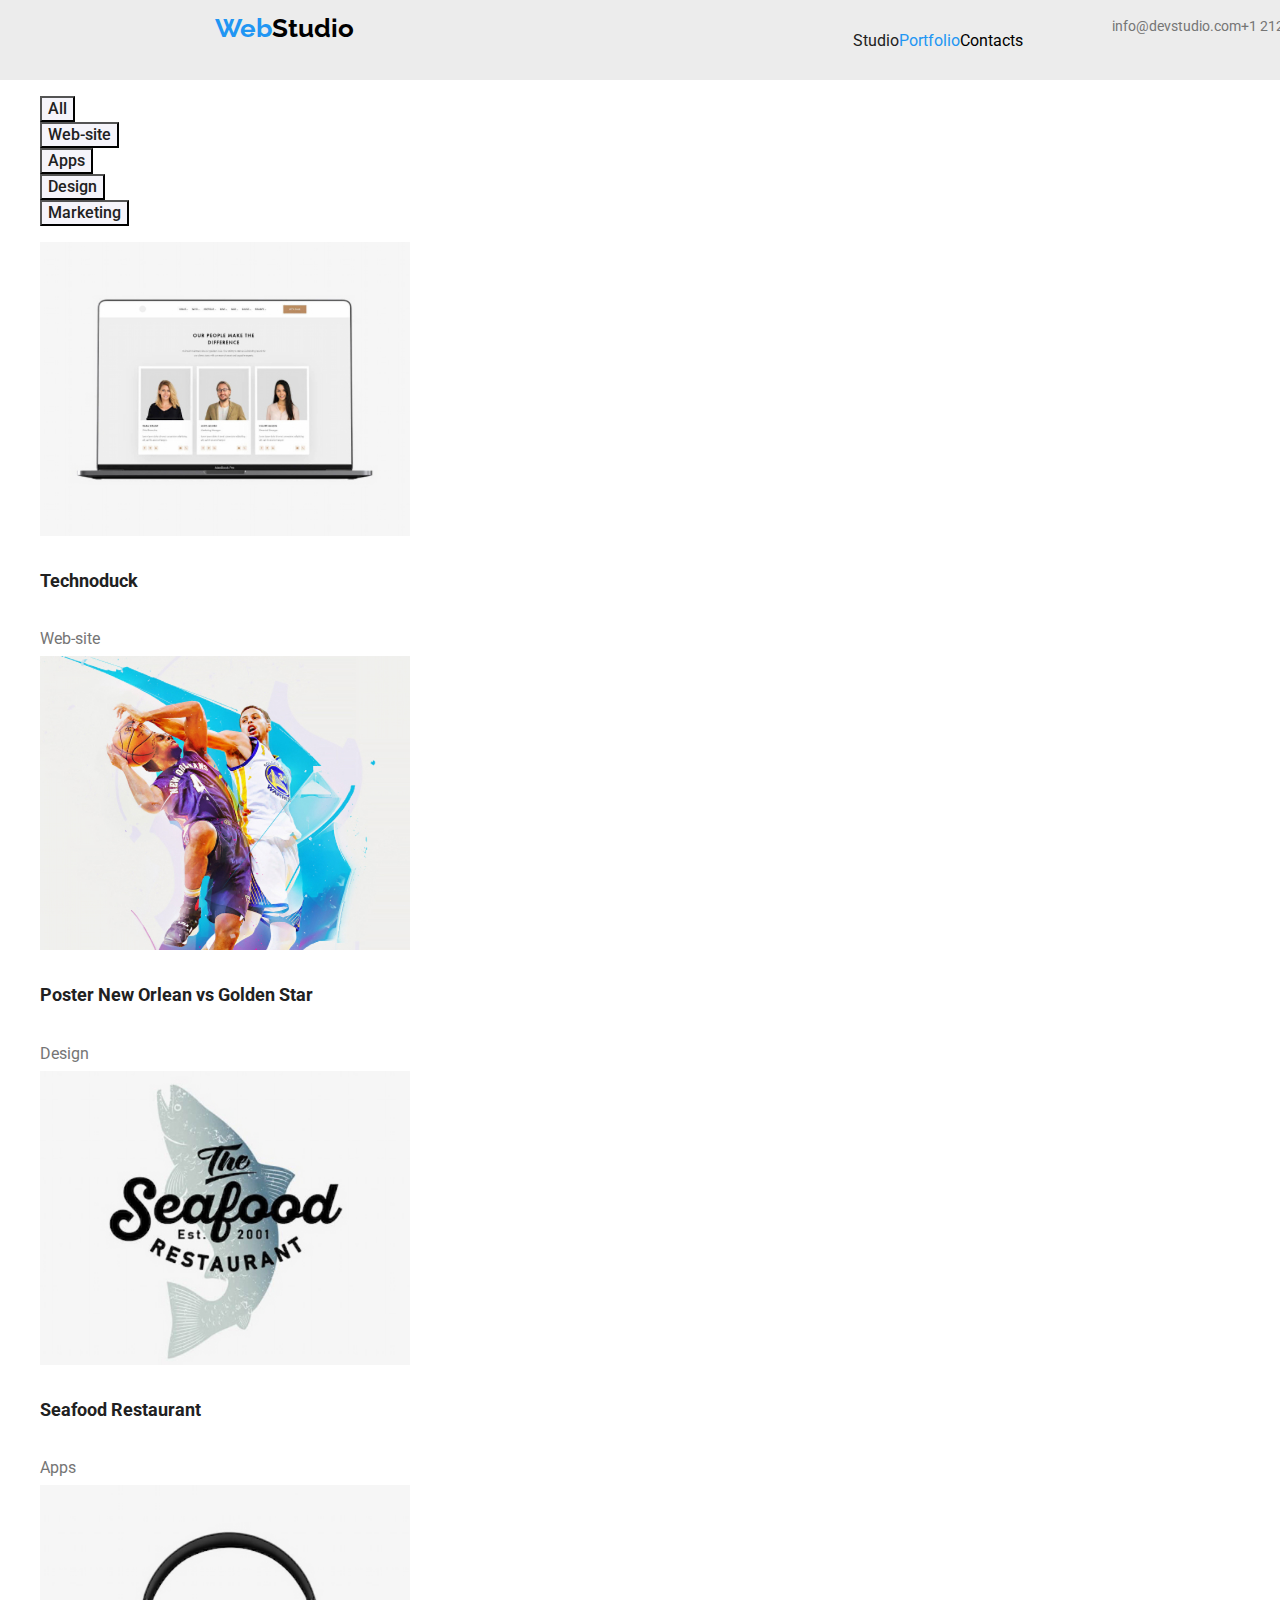
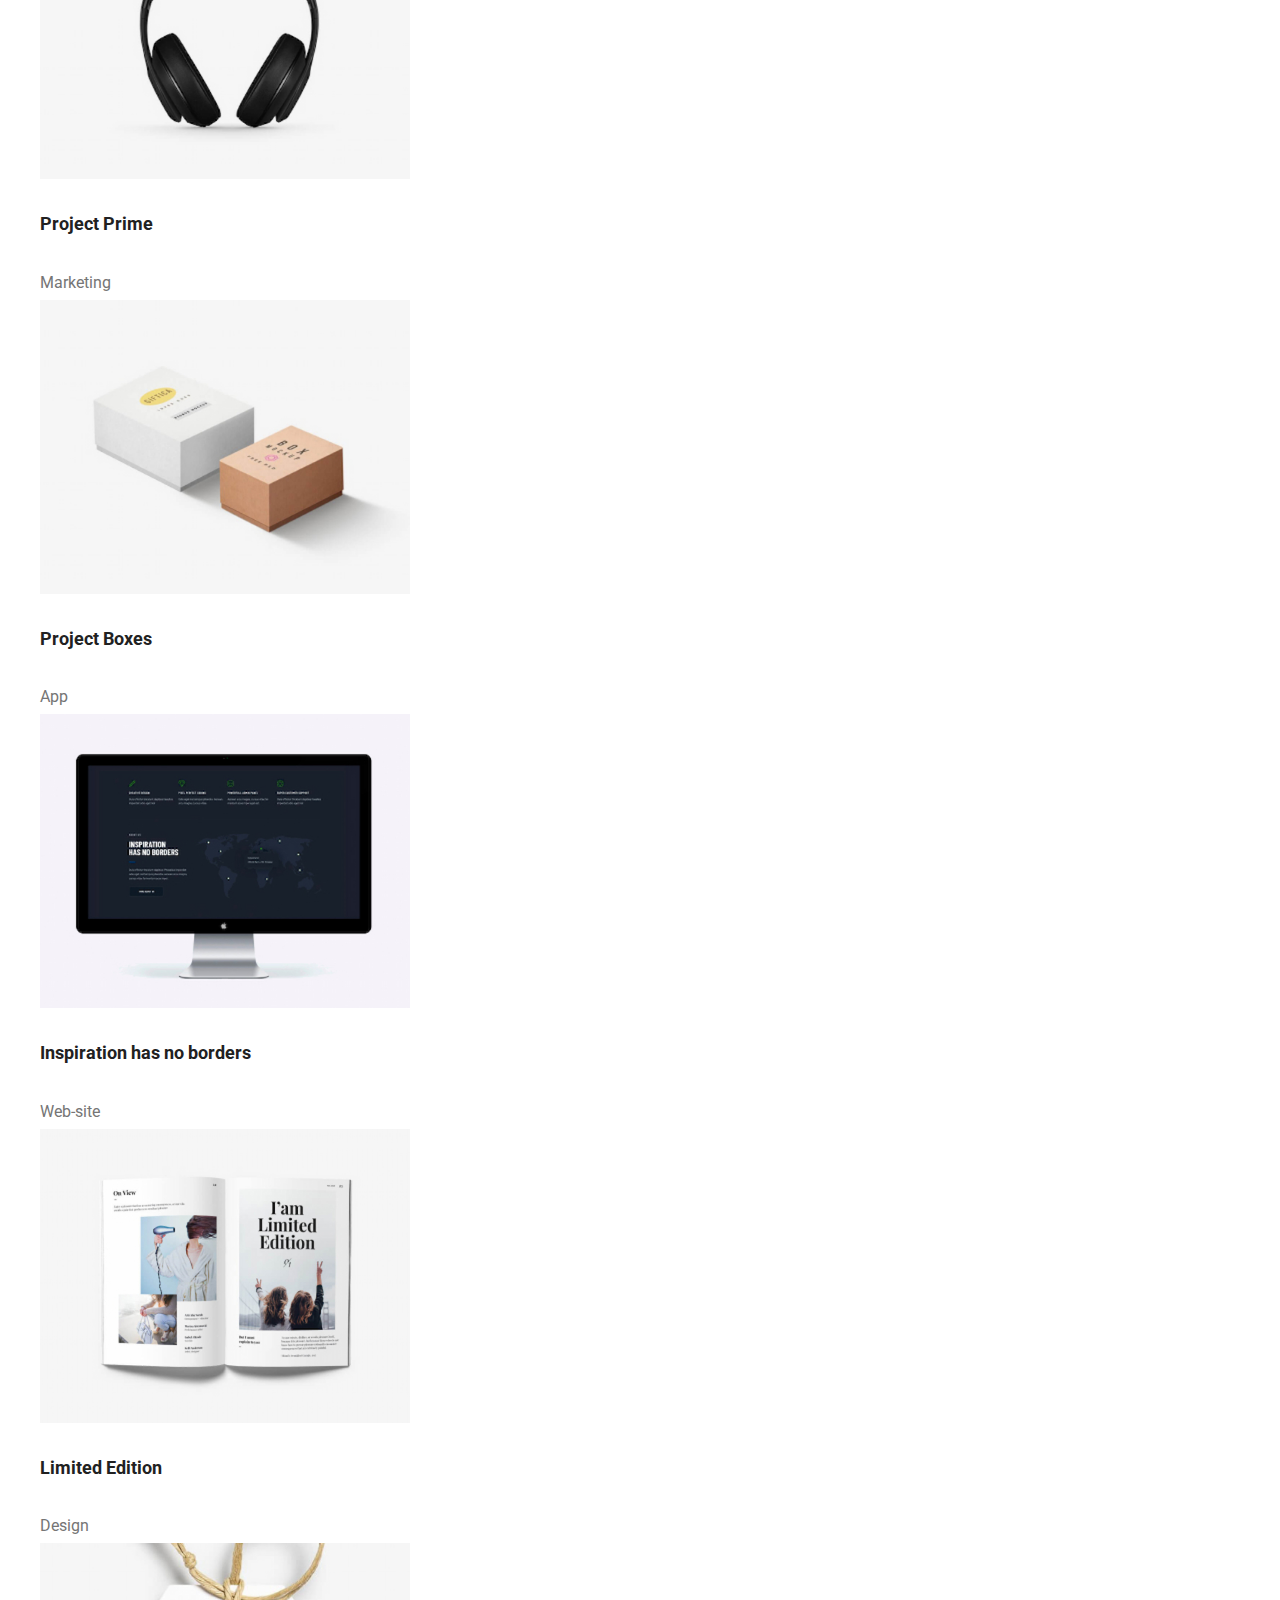
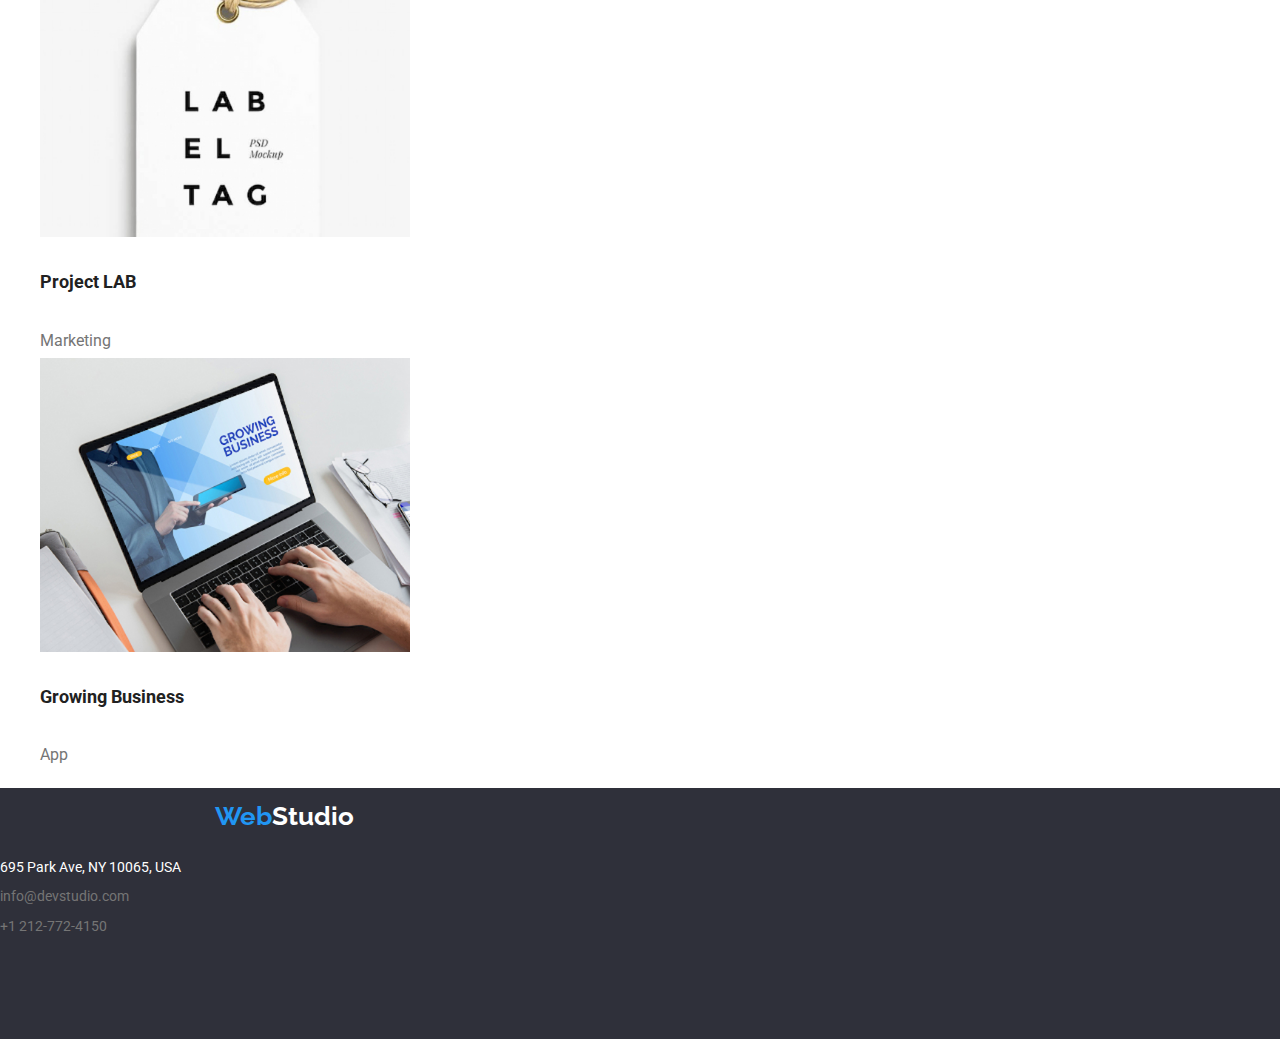
==== portfolio.html @ 822cb779 "Added details on the top line" ====
<!DOCTYPE html>
<html lang="en">

<head>
    <meta charset="UTF-8">
    <meta name="viewport" content="width=device-width, initial-scale=1.0">
    <title>Portfolio</title>
    <link
        href="https://fonts.googleapis.com/css2?family=Raleway:wght@700&family=Roboto:wght@400;500;700;900&display=swap"
        rel="stylesheet">
    <link rel="stylesheet" href="./css/styles.css" />
</head>

<body>
    <header class="header-section">
        <a class="logo" href="#">
            <span class="first-logo">Web</span>
            <span class="second-logo">Studio</span></a>

        <nav class="navigation-section">
            <ul>
                <li><a class="link" href="./index.html" target="_self">Studio</a></li>
                <li><a class="link" href="portfolio.html" target="_self"><span class="current">Portfolio</span>
                    </a>
                </li>
                <li>Contacts</li>
            </ul>
        </nav>

        <div>
            <ul class="contacts-header">
                <li><a class="link" href="mailto:info@devstudio.com">info@devstudio.com</a></li>
                <li><a class="link" href="tel:+12127724150">+1 212-772-4150</a></li>
            </ul>
        </div>
    </header>
    <main>
        <div>
            <ul>
                <li> <button class="btn-filter" type="button">All</button></li>
                <li> <button class="btn-filter" type="button">Web-site</button></li>
                <li> <button class="btn-filter" type="button">Apps</button></li>
                <li> <button class="btn-filter" type="button">Design</button></li>
                <li> <button class="btn-filter" type="button">Marketing</button></li>
            </ul>
        </div>
        <section>
            <ul class="text-section">
                <li> <img src="./images/Technoduck.jpg" alt="Technoduck" width="370" height="294" />
                    <h3>Technoduck</h3>
                    <span>Web-site</span>
                </li>
                <li>
                    <img src=" ./images/Poster.jpg" alt="Poster" width="370" height="294" />
                    <h3>Poster New Orlean vs Golden Star</h3>
                    <span>Design</span>
                </li>
                <li> <img src="./images/SeafoodRestaurant.jpg" alt="Seafood Restaurant" width="370" height="294" />
                    <h3>Seafood Restaurant</h3>
                    <span>Apps</span>
                </li>
                <li> <img src="./images/ProjectPrime.jpg" alt="Project Prime" width="370" height="294" />
                    <h3>Project Prime</h3>
                    <span>Marketing</span>
                </li>
                <li> <img src="./images/ProjectBoxes.jpg" alt="Project Boxes" width="370" height="294" />
                    <h3>Project Boxes</h3>
                    <span>App</span>
                </li>
                <li> <img src="./images/InspirationhasnoBorders.jpg" alt="Inspiration has no Borders" width="370"
                        height="294" />
                    <h3>Inspiration has no borders</h3>
                    <span>Web-site</span>
                </li>
                <li>
                    <img src="./images/LimitedEdition.jpg" alt="Limited Edition" width="370" height="294" />
                    <h3>Limited Edition</h3>
                    <span>Design</span>
                </li>
                <li>
                    <img src="./images/ProjectLAB.jpg" alt="Project LAB" width="370" height="294" />
                    <h3>Project LAB</h3>
                    <span>Marketing</span>
                </li>
                <li>
                    <img src="./images/GrowingBusiness.jpg" alt="Growing Business" width="370" height="294" />
                    <h3>Growing Business</h3>
                    <span>App</span>
                </li>

            </ul>
        </section>
    </main>
    <footer class="footer-section">
        <a class="link logo" href="#">
            <span class="first-logo">Web</span>
            <span>Studio</span></a>

        <address>
            <p>695 Park Ave, NY 10065, USA</p>
            <div class="contacts-footer">
                <p class="link">info@devstudio.com</p>
                <p class="link">+1 212-772-4150</p>
            </div>
        </address>
    </footer>

</body>

</html>
---- css/styles.css ----
body {
    font-family: 'Roboto', sans-serif;
    background-color: white;
    font-weight: 400;
    margin: 0 auto;
}

:root {
    --heading-font-family: 'Roboto', sans-serif;
    --hover-color: #2196F3;
    --text-color: #757575;
    --header-color: #212121;
    --section-background: #2F303A;
}

ul{
    list-style: none;
}
.header-section {
    display: flex;
    width: 1600px;
    height: 80px;

}
.header-section .navigation-section ul {
    display: flex;
    justify-content: space-between;
    align-items: center;
}
.top-line {
display: flex;
align-items: center;
justify-content: space-between;
}
.navigation-section {
    display:flex;
    align-items:center;
    justify-content:space-between;
    width:259px;
    padding-left: 453px;
    padding-top: 32px;
    padding-bottom: 32px;
}

.logo {
display: flex;
width:145px;
height:31px
padding-top:24px;
padding-left:215px;
}

.contacts-header{
    display: flex;
    align-items: center;
    justify-content: space-between;
    padding-right: 215px;

}
.navigation-section .link{
    color:var(--header-color);
text-decoration: none;
}

.current {
    color: var(--hover-color);
}
.contacts-header {
    display: flex;
}
.contacts-header .link{
    text-decoration: none;
    font-style: normal;
    font-size: 14px;
    line-height: 1.17;
    color:var(--text-color);
    font-size: 500;}

.contacts-footer .link {
    text-decoration: none;
    font-style: normal;
    font-size: 14px;
    line-height: 1.14;
    color: var(--text-color);
    font-size: 400;
}

.contacts-header .link:hover, .link:active{
color:var(--hover-color);
}

.contacts-footer .link:hover, .link.active {
    color: var(--hover-color);
}

.btn {
    font-family: inherit;
    cursor: pointer;
    font-weight: 500;
    font-size: 16px;
    line-height: 1.85;
    background-color:var(--hover-color);
    color: #fff;
    width: 200px
    height: 50px
    top: 430px
    left: 700px
    border-radius: 4px;
    cursor:pointer;
    font-family: inherit;
    }

.btn:hover {
    background-color: #188CE8;
    color:#fff;
}

/* butoane-portofoliu */
.btn-filter{
    font-size: 16px;
    font-weight: 500;
    line-height: 1.85px;
    color:var(--header-color);
    background-color: #F5F4FA;
    height: 26px;
    top: 180px;
    left: 959px;
    cursor:pointer;
    font-family: inherit;
}

.btn-filter:hover, .btn-filter:focus{
    color: #fff;
    background-color: var(--hover-color);
}

.btn-filter:active{
background-color: var(--hover-color);
}

.logo {
    text-decoration: none;
    font-family: 'Raleway';
    font-weight: 700;
    font-size: 26px;
    line-height: 2.18;
    color:#fff;
}

.logo .first-logo {
    color: var(--hover-color);
}

.logo .second-logo {
    color: #000;
}

.header-section {
    width: 1600px;
    background-color: #ECECEC;
}

.first-section {
    width: 1600px;
    height: 600px;
    top: 80px;
    background-color: var(--section-background);
}
.first-section h1 {
    color: #F5F4FA;
    text-align: center;
    font-weight: 900;
    font-size: 44px;
    line-height: 4.28;
}

.second-section p{
font-weight: 400;
font-size: 14px;
line-height: 1.71;
color: var(--text-color);
}

.second-section h3{
    font-weight: 700;
    size:14px;
    line:1.17;
    color: var(--header-color);
}

.third-section h2{
    font-weight: 700px;
    font-size: 36px;
    line-height: 3.01;
    text-align: center;
    color: var(--header-color);
}
.third-section {
    width: 1600px;
}

.fourth-section h2{
    font-weight: 700px;
    font-size: 36px;
    line-height: 3.01;
    text-align: center;
    color: var(--header-color);
}
.fourth-section p {
    font-weight: 400;
    font-size: 16px;
    line-height: 1.33;
    text-align: center;
    color: var(--text-color);
}

.fourth-section {
    background-color:#F5F4FA;
    width: 1600px;

}

.fourth-section h3 {
    font-weight: 500px;
    font-size: 16px;
    line-height: 1.33;
    text-align: center;
    color: var(--header-color);
}

.text-section h3{
    font-weight: 700;
    font-size: 18px;
    line-height: 2.57;
    color: var(--header-color);
}

.text-section span{
    font-weight: 400px;
    font-size: 16px;
    line-height: 2.14;
    color: var(--text-color);

}
.footer-section {
    font-weight: 400;
    font-size: 14px;
    line-height: 1.17;
    width: 1600px;
    height: 251px;
    top: 2097px;
    background-color: var(--section-background);
    color: #fff;
} 
.footer-section address{
    font-style: normal;
}
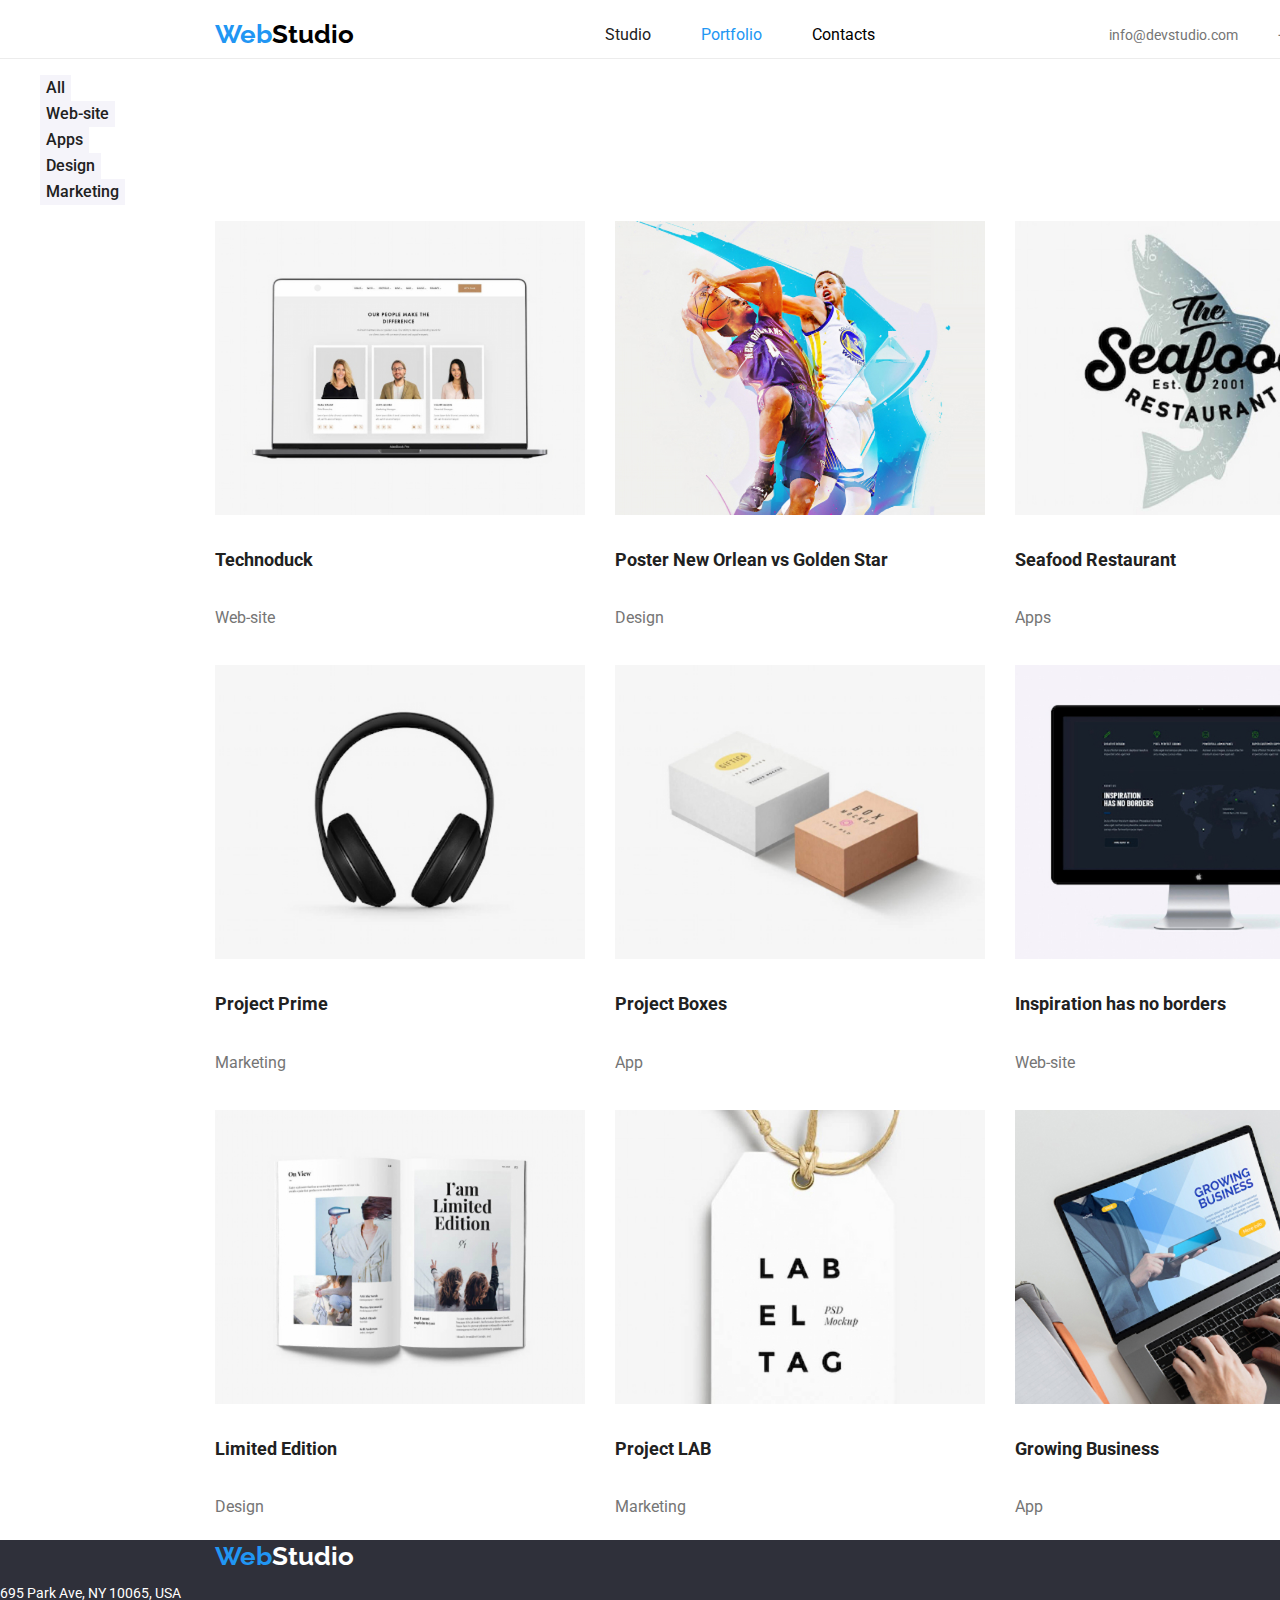
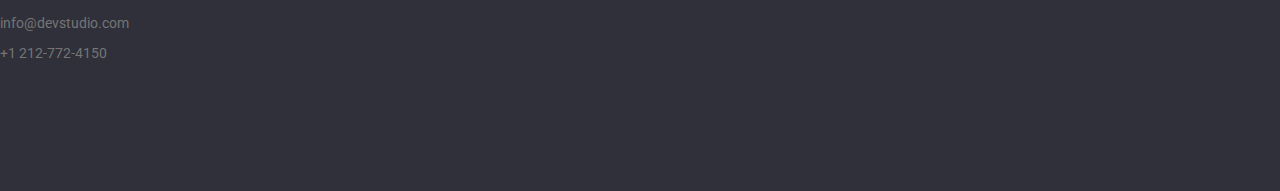
==== commit f44bf91c: "Styles added on portfolio page" ====
--- a/portfolio.html
+++ b/portfolio.html
@@ -13,26 +13,28 @@
 
 <body>
     <header class="header-section">
-        <a class="logo" href="#">
-            <span class="first-logo">Web</span>
-            <span class="second-logo">Studio</span></a>
+        <div class="topline-container"><a class="logo" href="#">
+                <span class="first-logo">Web</span>
+                <span class="second-logo">Studio</span></a>
 
-        <nav class="navigation-section">
-            <ul>
-                <li><a class="link" href="./index.html" target="_self">Studio</a></li>
-                <li><a class="link" href="portfolio.html" target="_self"><span class="current">Portfolio</span>
-                    </a>
-                </li>
-                <li>Contacts</li>
-            </ul>
-        </nav>
+            <nav class="nav-container">
+                <ul class=" navigation-section">
+                    <li><a class="link" href="./index.html" target="_self">Studio</a></li>
+                    <li><a class="link" href="portfolio.html" target="_self"><span class="current">Portfolio</span>
+                        </a>
+                    </li>
+                    <li>Contacts</li>
+                </ul>
+            </nav>
 
-        <div>
-            <ul class="contacts-header">
-                <li><a class="link" href="mailto:info@devstudio.com">info@devstudio.com</a></li>
-                <li><a class="link" href="tel:+12127724150">+1 212-772-4150</a></li>
-            </ul>
+            <div class="contacts-header-container">
+                <ul class="contacts-header">
+                    <li><a class="link" href="mailto:info@devstudio.com">info@devstudio.com</a></li>
+                    <li><a class="link" href="tel:+12127724150">+1 212-772-4150</a></li>
+                </ul>
+            </div>
         </div>
+
     </header>
     <main>
         <div>
@@ -44,7 +46,7 @@
                 <li> <button class="btn-filter" type="button">Marketing</button></li>
             </ul>
         </div>
-        <section>
+        <section class="images-container">
             <ul class="text-section">
                 <li> <img src="./images/Technoduck.jpg" alt="Technoduck" width="370" height="294" />
                     <h3>Technoduck</h3>
--- a/css/styles.css
+++ b/css/styles.css
@@ -3,6 +3,7 @@
     background-color: white;
     font-weight: 400;
     margin: 0 auto;
+    width: 1600px;
 }
 
 :root {
@@ -16,47 +17,45 @@
 ul{
     list-style: none;
 }
-.header-section {
-    display: flex;
-    width: 1600px;
-    height: 80px;
-
-}
-.header-section .navigation-section ul {
-    display: flex;
-    justify-content: space-between;
-    align-items: center;
-}
-.top-line {
-display: flex;
-align-items: center;
-justify-content: space-between;
-}
-.navigation-section {
-    display:flex;
-    align-items:center;
-    justify-content:space-between;
-    width:259px;
-    padding-left: 453px;
-    padding-top: 32px;
-    padding-bottom: 32px;
-}
-
+
+.nav-container ul{
+    display: flex;
+    justify-content: space-between;
+    align-items: center;
+    column-gap: 50px;
+    height: 16px;
+        width: 259px;
+        padding-top: 32px padding-bottom:32px;
+}
+
+.contacts-header-container ul{
+    display: flex;
+    justify-content: space-between;
+    align-items: center;
+    padding-right: 215px;
+    column-gap: 40px;
+    height: 16px;
+}
+
+.topline-container {
+    display: flex;
+    justify-content: space-between;
+    align-items: center;
+    padding-top: 10px;
+    border-bottom: 1px solid #ECECEC;
+    
+}
 .logo {
-display: flex;
-width:145px;
-height:31px
-padding-top:24px;
-padding-left:215px;
-}
-
-.contacts-header{
-    display: flex;
-    align-items: center;
-    justify-content: space-between;
-    padding-right: 215px;
-
-}
+    display: flex;
+    align-items: center;
+    width: 145px;
+    padding-left: 215px;
+    height: 31px;
+}
+
+
+
+
 .navigation-section .link{
     color:var(--header-color);
 text-decoration: none;
@@ -65,9 +64,7 @@
 .current {
     color: var(--hover-color);
 }
-.contacts-header {
-    display: flex;
-}
+
 .contacts-header .link{
     text-decoration: none;
     font-style: normal;
@@ -101,13 +98,14 @@
     line-height: 1.85;
     background-color:var(--hover-color);
     color: #fff;
-    width: 200px
-    height: 50px
-    top: 430px
-    left: 700px
+    width: 200px;
+    height: 50px;
+    top: 350px;
+    left: 700px;
     border-radius: 4px;
     cursor:pointer;
     font-family: inherit;
+    border: none;
     }
 
 .btn:hover {
@@ -127,6 +125,7 @@
     left: 959px;
     cursor:pointer;
     font-family: inherit;
+    border:none;
 }
 
 .btn-filter:hover, .btn-filter:focus{
@@ -155,23 +154,23 @@
     color: #000;
 }
 
-.header-section {
-    width: 1600px;
-    background-color: #ECECEC;
-}
-
 .first-section {
-    width: 1600px;
+    display:flex;
+    flex-direction: column;
+    justify-content: center;
+    align-items:center;
     height: 600px;
-    top: 80px;
     background-color: var(--section-background);
 }
 .first-section h1 {
+    text-align: center;
     color: #F5F4FA;
-    text-align: center;
     font-weight: 900;
     font-size: 44px;
-    line-height: 4.28;
+    line-height:60px;
+    Width: 696px;
+    Height: 120px;
+    row-gap: 30px;
 }
 
 .second-section p{
@@ -179,14 +178,30 @@
 font-size: 14px;
 line-height: 1.71;
 color: var(--text-color);
+width:270px;
+height: 75px;
 }
 
 .second-section h3{
-    font-weight: 700;
-    size:14px;
-    line:1.17;
-    color: var(--header-color);
-}
+font-weight: 700;
+size: 14px;
+line: 1.17;
+color: var(--header-color);
+width: 270px;
+height: 16px;
+padding-bottom: 10px;
+}
+.second-section ul{
+display: flex;
+justify-content: space-between;
+padding-left: 215px;
+padding-right: 215px;
+padding-top:94px;
+padding-bottom: 94px;
+column-gap: 30px;
+    height:101px;
+}
+
 
 .third-section h2{
     font-weight: 700px;
@@ -194,17 +209,29 @@
     line-height: 3.01;
     text-align: center;
     color: var(--header-color);
-}
-.third-section {
-    width: 1600px;
-}
-
+    padding-top: 94px;
+}
+
+.third-section ul{
+    display: flex;
+    justify-content: space-between;
+    align-items: center;
+    padding-left: 215px;
+    padding-right: 215px;
+    padding-top: 50px;
+    padding-bottom: 94px;
+    column-gap: 30px;  
+}
+.fourth-section {
+    background-color: #F5F4FA;
+}
 .fourth-section h2{
     font-weight: 700px;
     font-size: 36px;
     line-height: 3.01;
     text-align: center;
     color: var(--header-color);
+
 }
 .fourth-section p {
     font-weight: 400;
@@ -213,11 +240,13 @@
     text-align: center;
     color: var(--text-color);
 }
-
-.fourth-section {
-    background-color:#F5F4FA;
-    width: 1600px;
-
+.fourth-section ul{
+    display:flex;
+    justify-content: space-between;
+    align-items:center;
+    padding-left: 215px;
+    padding-right: 215px;
+    column-gap: 30px;
 }
 
 .fourth-section h3 {
@@ -226,6 +255,7 @@
     line-height: 1.33;
     text-align: center;
     color: var(--header-color);
+    row-gap: 10px;
 }
 
 .text-section h3{
@@ -246,12 +276,29 @@
     font-weight: 400;
     font-size: 14px;
     line-height: 1.17;
-    width: 1600px;
     height: 251px;
     top: 2097px;
     background-color: var(--section-background);
     color: #fff;
 } 
 .footer-section address{
-    font-style: normal;
-}
+    font-style: normal;      
+}
+
+.footer-container{
+    display: flex;
+    padding-left: 215px;
+    padding-bottom: 60px;
+    min-width: 231px; 
+    height: 72px;  
+}
+
+.images-container ul{
+    width: 1170px;
+    display: flex;
+    flex-wrap: wrap;
+    justify-content: center;
+    padding-left: 215px;
+    column-gap: 30px;
+    row-gap: 30px;
+}
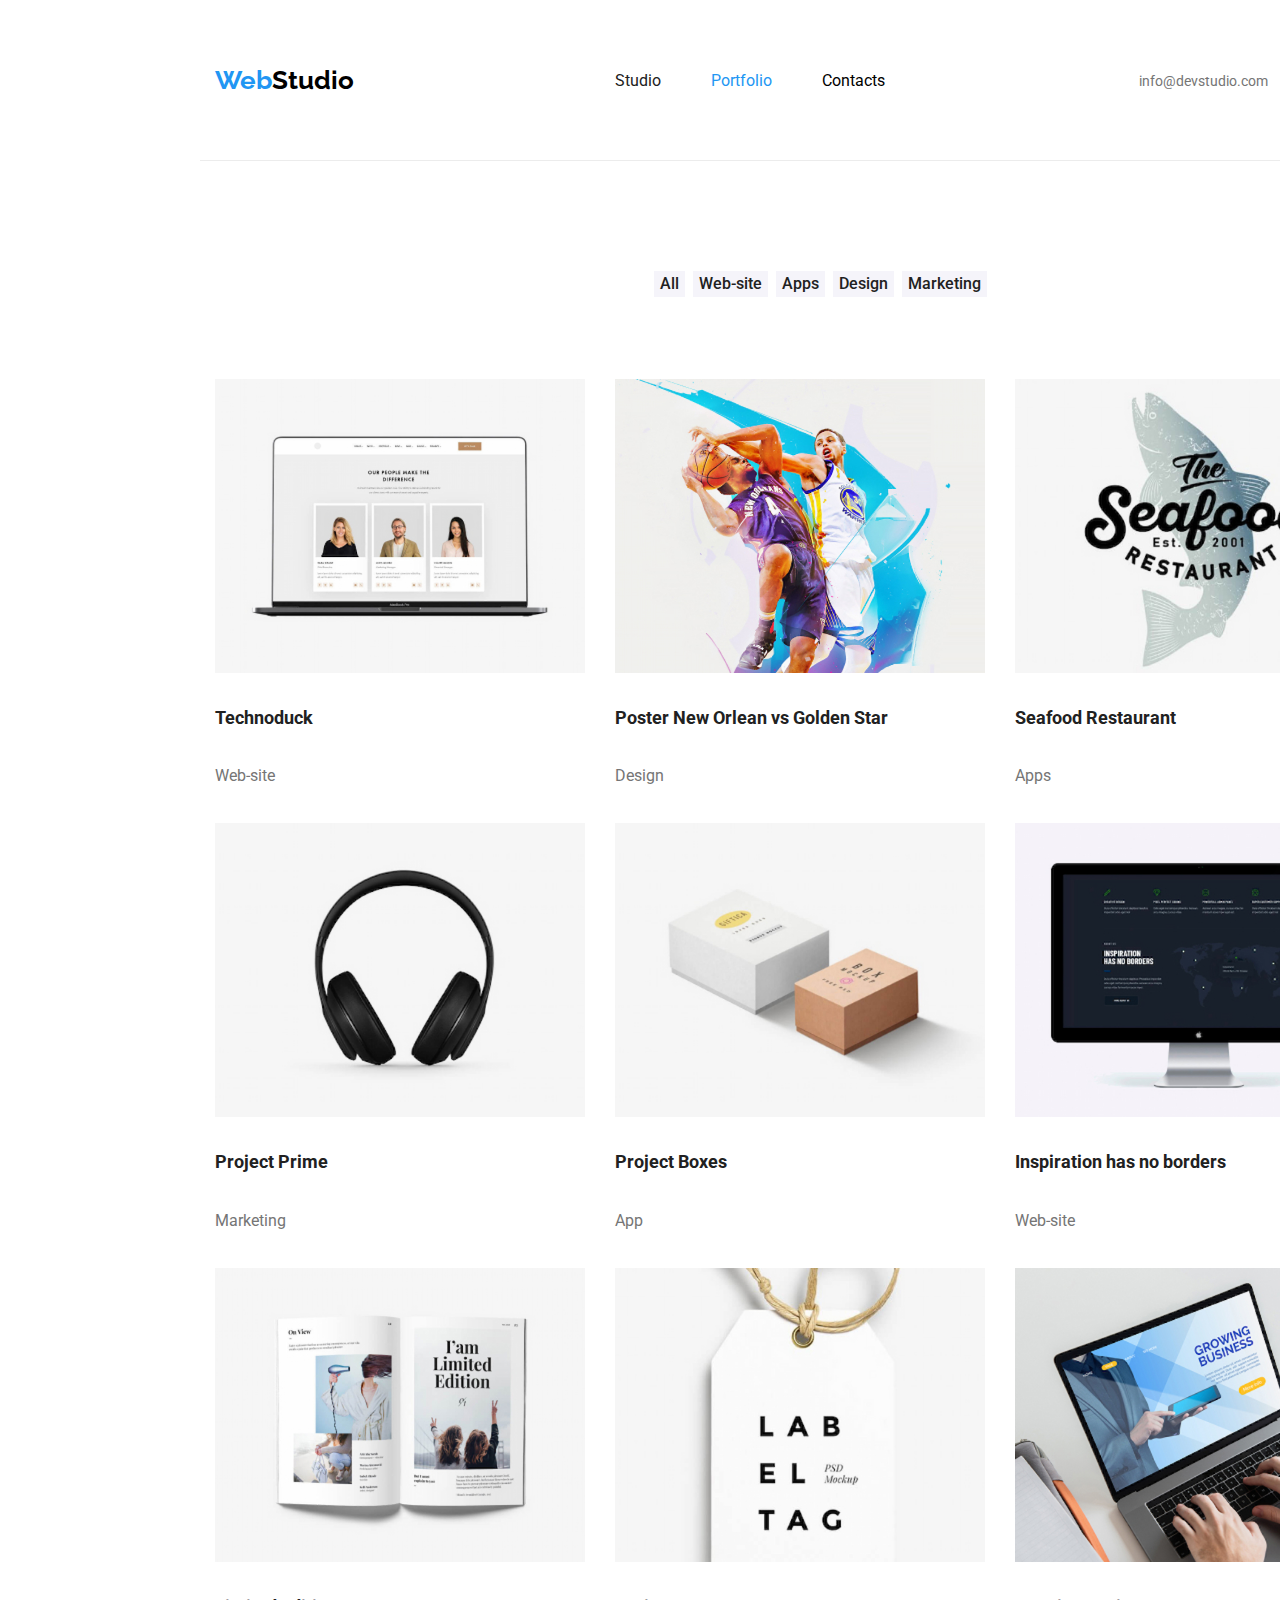
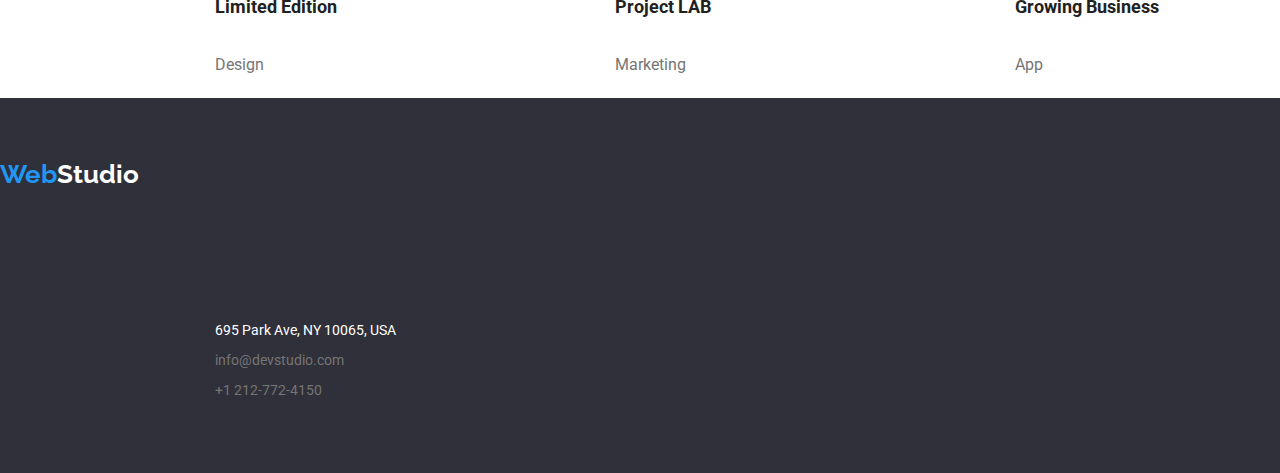
==== commit 8a5ee376: "Section's width changed" ====
--- a/portfolio.html
+++ b/portfolio.html
@@ -37,7 +37,7 @@
 
     </header>
     <main>
-        <div>
+        <div class="buttons-container">
             <ul>
                 <li> <button class="btn-filter" type="button">All</button></li>
                 <li> <button class="btn-filter" type="button">Web-site</button></li>
@@ -97,14 +97,16 @@
         <a class="link logo" href="#">
             <span class="first-logo">Web</span>
             <span>Studio</span></a>
+        <div class="footer-container">
+            <address>
+                <p>695 Park Ave, NY 10065, USA</p>
+                <div class="contacts-footer">
+                    <p class="link">info@devstudio.com</p>
+                    <p class="link">+1 212-772-4150</p>
+                </div>
+            </address>
+        </div>
 
-        <address>
-            <p>695 Park Ave, NY 10065, USA</p>
-            <div class="contacts-footer">
-                <p class="link">info@devstudio.com</p>
-                <p class="link">+1 212-772-4150</p>
-            </div>
-        </address>
     </footer>
 
 </body>
--- a/css/styles.css
+++ b/css/styles.css
@@ -3,7 +3,7 @@
     background-color: white;
     font-weight: 400;
     margin: 0 auto;
-    width: 1600px;
+   width: 1600px;  
 }
 
 :root {
@@ -13,7 +13,6 @@
     --header-color: #212121;
     --section-background: #2F303A;
 }
-
 ul{
     list-style: none;
 }
@@ -21,40 +20,43 @@
 .nav-container ul{
     display: flex;
     justify-content: space-between;
-    align-items: center;
-    column-gap: 50px;
+    align-items:center;
+    column-gap:50px;
     height: 16px;
-        width: 259px;
-        padding-top: 32px padding-bottom:32px;
+    padding-top: 32px; 
+    padding-bottom:32px;
+    
 }
 
 .contacts-header-container ul{
     display: flex;
     justify-content: space-between;
     align-items: center;
-    padding-right: 215px;
     column-gap: 40px;
     height: 16px;
+    
 }
 
 .topline-container {
     display: flex;
     justify-content: space-between;
     align-items: center;
-    padding-top: 10px;
+    padding-top: 24px;
+    padding-bottom: 24px;
     border-bottom: 1px solid #ECECEC;
-    
-}
+    width: 1200px;
+    padding-left: 15px;
+    padding-right: 15px;
+    margin-right: 200px;
+    margin-left: 200px;
+}
+
 .logo {
     display: flex;
     align-items: center;
     width: 145px;
-    padding-left: 215px;
     height: 31px;
 }
-
-
-
 
 .navigation-section .link{
     color:var(--header-color);
@@ -194,37 +196,38 @@
 .second-section ul{
 display: flex;
 justify-content: space-between;
-padding-left: 215px;
-padding-right: 215px;
-padding-top:94px;
-padding-bottom: 94px;
-column-gap: 30px;
-    height:101px;
-}
-
+column-gap: 30px;  
+padding-left: 15px;
+padding-right: 15px;
+margin-right: 200px;
+margin-left: 200px;
+}
 
 .third-section h2{
-    font-weight: 700px;
-    font-size: 36px;
-    line-height: 3.01;
-    text-align: center;
-    color: var(--header-color);
-    padding-top: 94px;
+font-weight: 700px;
+font-size: 36px;
+line-height: 3.01;
+text-align: center;
+color: var(--header-color);
 }
 
 .third-section ul{
     display: flex;
     justify-content: space-between;
     align-items: center;
-    padding-left: 215px;
-    padding-right: 215px;
-    padding-top: 50px;
-    padding-bottom: 94px;
-    column-gap: 30px;  
-}
+    column-gap: 30px;
+    padding-left: 15px;
+    padding-right: 15px;
+    margin-right: 200px;
+    margin-left: 200px;
+  
+}
+
 .fourth-section {
     background-color: #F5F4FA;
-}
+    height: 648px;
+}
+
 .fourth-section h2{
     font-weight: 700px;
     font-size: 36px;
@@ -240,13 +243,15 @@
     text-align: center;
     color: var(--text-color);
 }
-.fourth-section ul{
-    display:flex;
-    justify-content: space-between;
-    align-items:center;
-    padding-left: 215px;
-    padding-right: 215px;
+.fourth-section ul {
+    display: flex;
+    justify-content:space-between;
+    width: 1200;
     column-gap: 30px;
+    padding-left: 15px;
+    padding-right: 15px;
+    margin-right: 200px;
+    margin-left: 200px;
 }
 
 .fourth-section h3 {
@@ -256,6 +261,12 @@
     text-align: center;
     color: var(--header-color);
     row-gap: 10px;
+}
+
+.card li {
+    Width: 270px;
+    Height: 368px;
+    background-color: #fff;
 }
 
 .text-section h3{
@@ -276,13 +287,12 @@
     font-weight: 400;
     font-size: 14px;
     line-height: 1.17;
-    height: 251px;
-    top: 2097px;
     background-color: var(--section-background);
     color: #fff;
+   
 } 
 .footer-section address{
-    font-style: normal;      
+    font-style: normal;    
 }
 
 .footer-container{
@@ -290,15 +300,39 @@
     padding-left: 215px;
     padding-bottom: 60px;
     min-width: 231px; 
-    height: 72px;  
+    padding-top: 119px; 
+}
+.footer-section a{
+    padding-top: 60px;
+
+}
+
+.buttons-container ul {
+    display: flex;
+    justify-content: space-between;
+    align-items: center;
+    
+    column-gap: 8px;
+    padding-top: 94px;
+    padding-bottom: 50px;
+}
+
+.buttons-container {
+    display: flex;
+    justify-content: center;
 }
 
 .images-container ul{
-    width: 1170px;
     display: flex;
     flex-wrap: wrap;
-    justify-content: center;
     padding-left: 215px;
     column-gap: 30px;
     row-gap: 30px;
 }
+
+.img {
+    display: block;
+    max-width: 100%;
+    height: auto;
+}
+
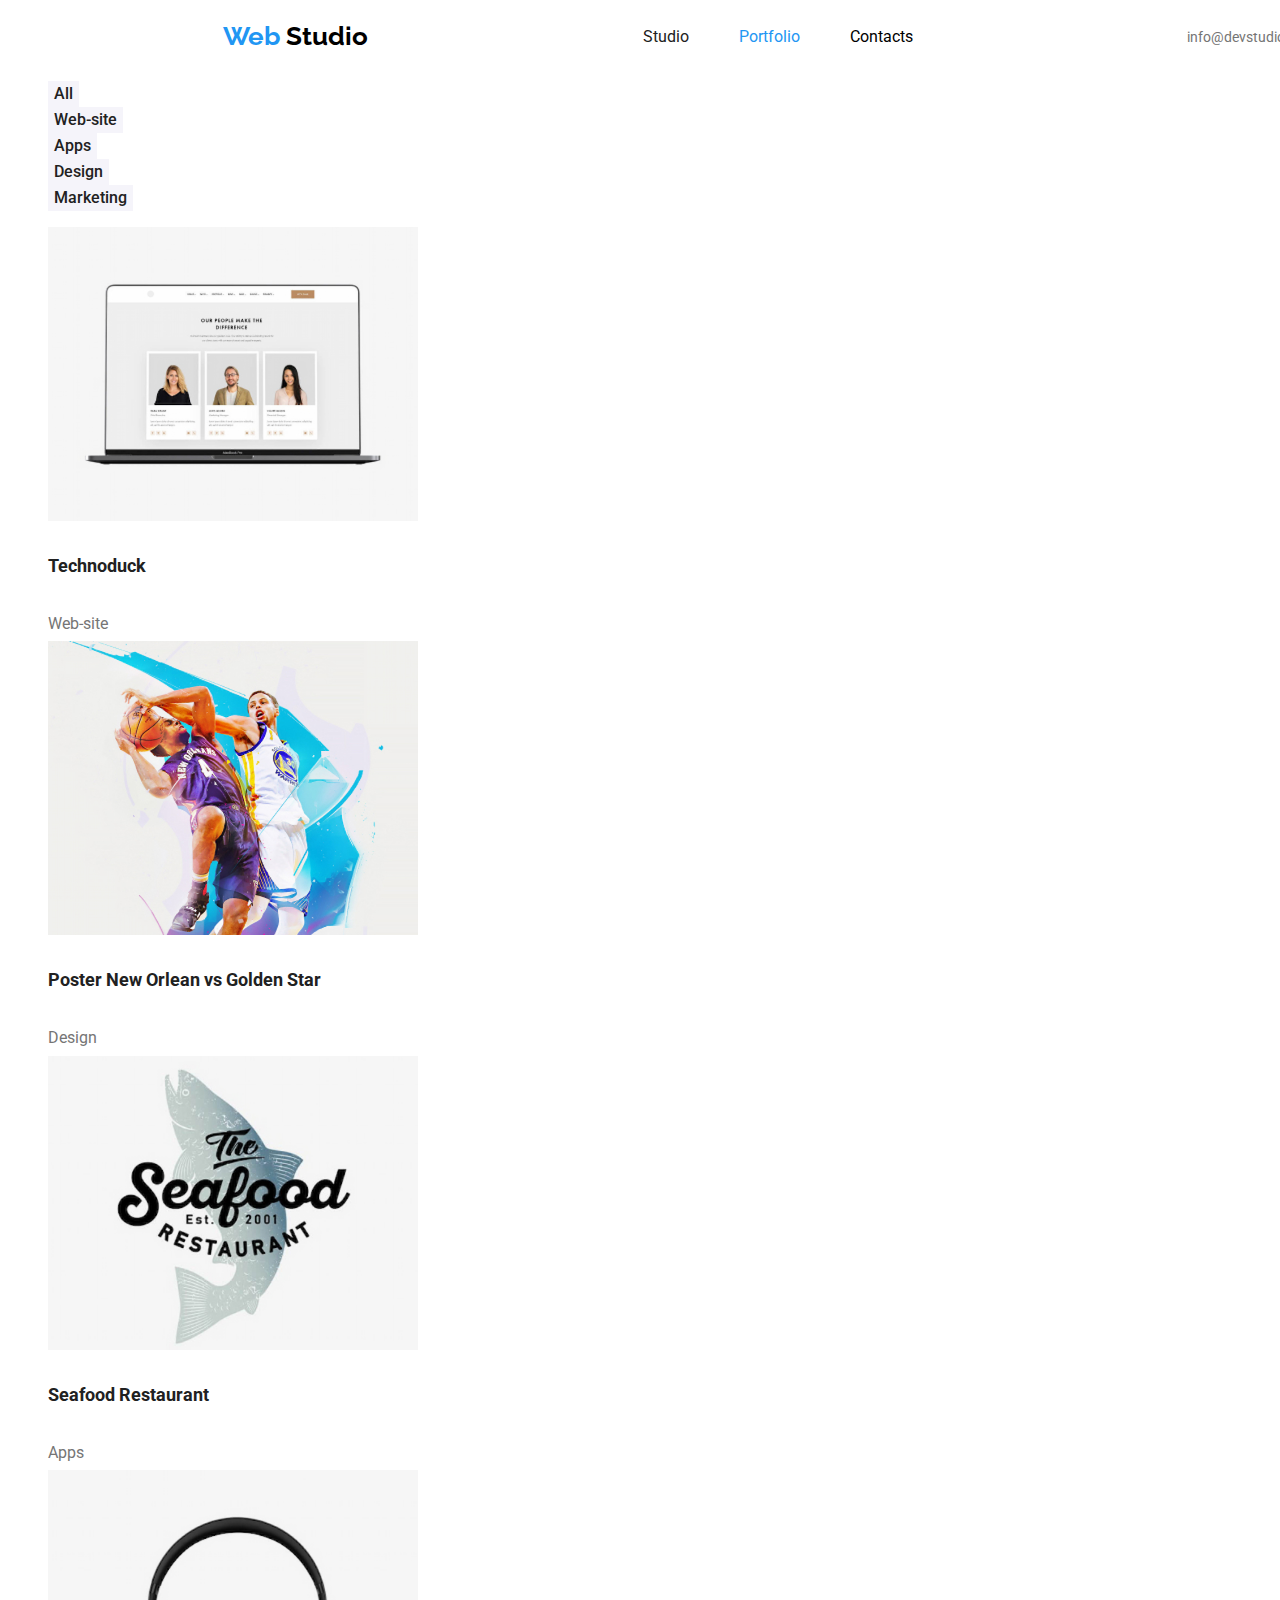
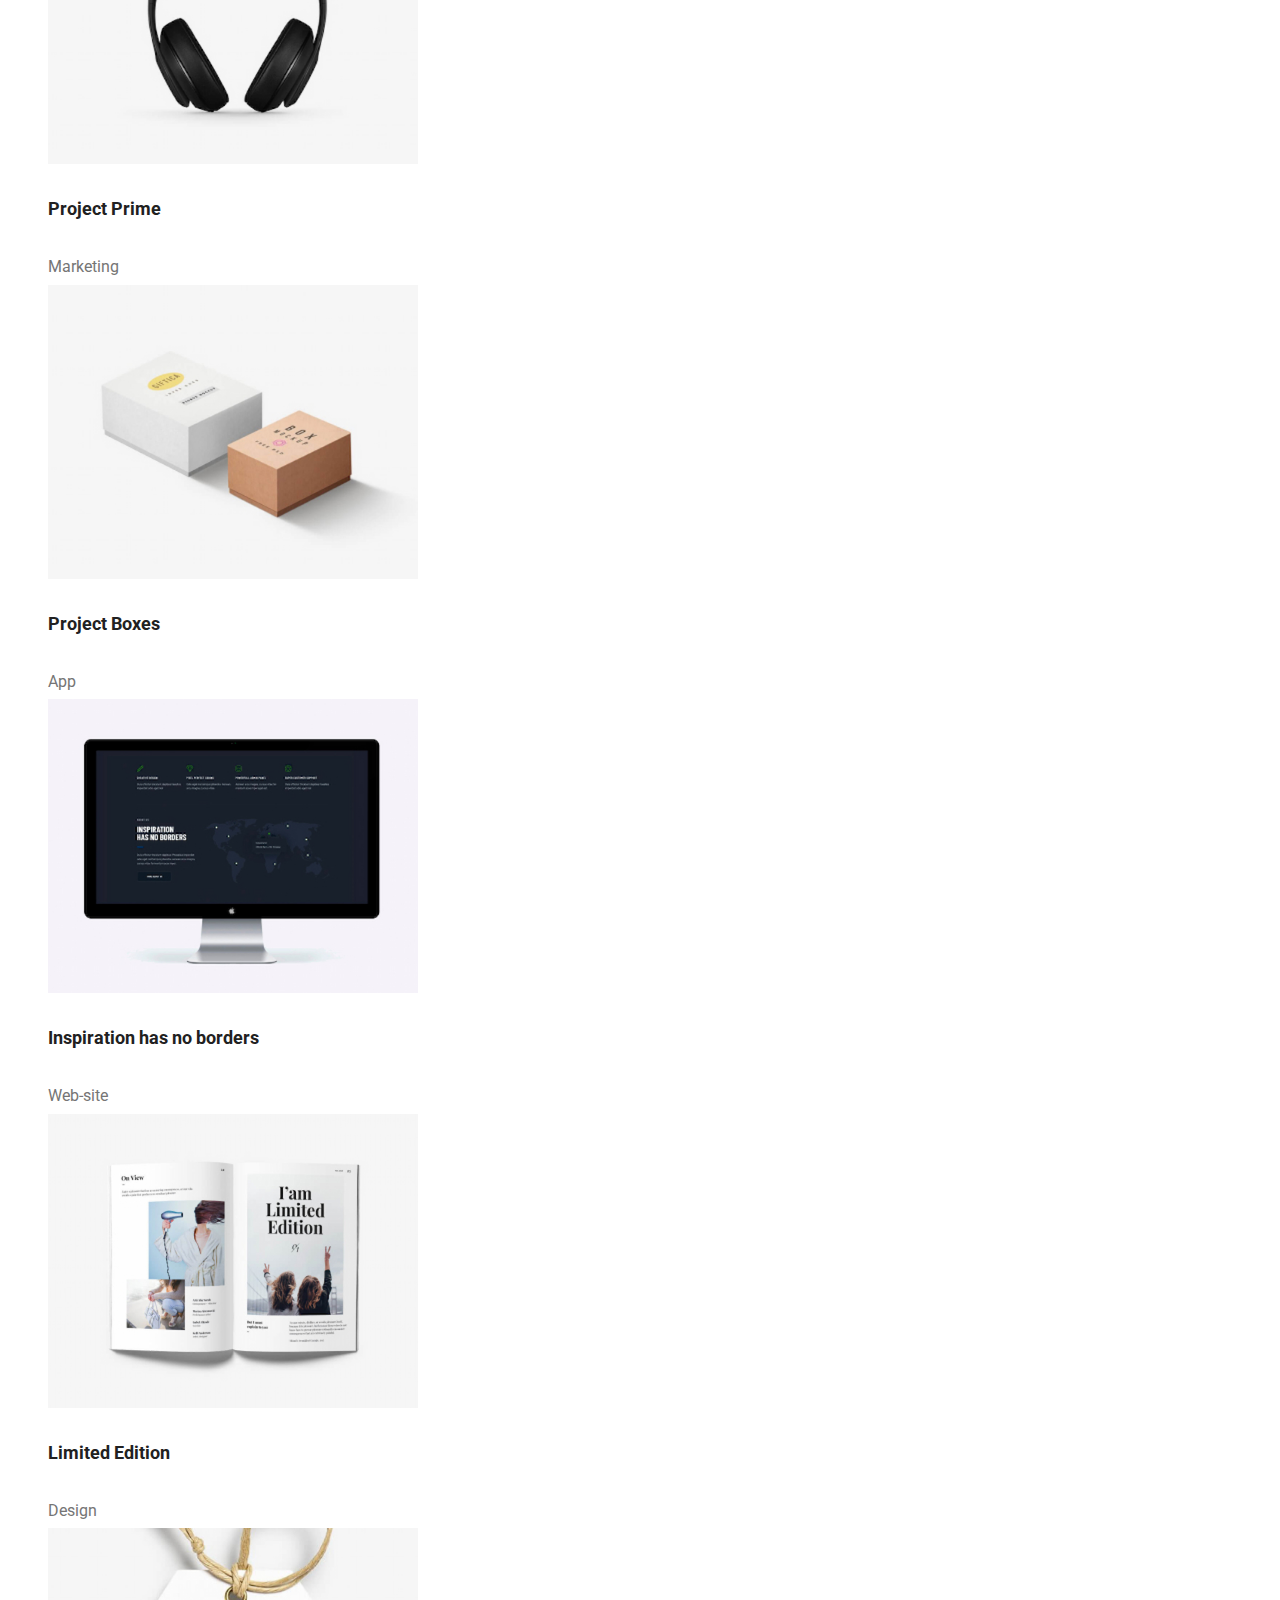
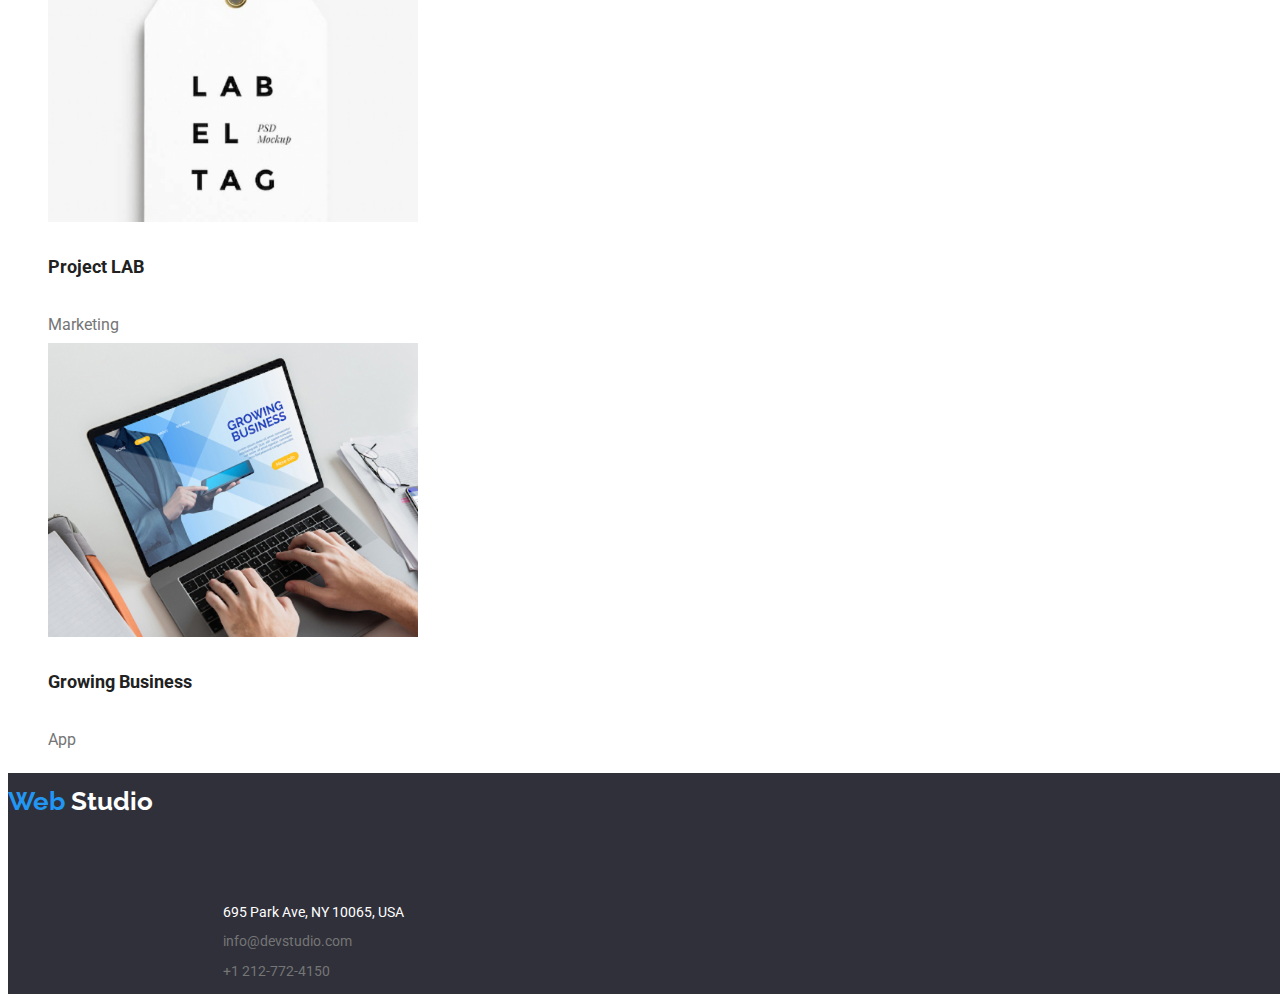
==== commit 4f9c39a7: "Studio page modified" ====
--- a/portfolio.html
+++ b/portfolio.html
@@ -37,61 +37,64 @@
 
     </header>
     <main>
-        <div class="buttons-container">
-            <ul>
-                <li> <button class="btn-filter" type="button">All</button></li>
-                <li> <button class="btn-filter" type="button">Web-site</button></li>
-                <li> <button class="btn-filter" type="button">Apps</button></li>
-                <li> <button class="btn-filter" type="button">Design</button></li>
-                <li> <button class="btn-filter" type="button">Marketing</button></li>
-            </ul>
+        <div class="portofolio">
+            <div class="buttons-container">
+                <ul>
+                    <li> <button class="btn-filter" type="button">All</button></li>
+                    <li> <button class="btn-filter" type="button">Web-site</button></li>
+                    <li> <button class="btn-filter" type="button">Apps</button></li>
+                    <li> <button class="btn-filter" type="button">Design</button></li>
+                    <li> <button class="btn-filter" type="button">Marketing</button></li>
+                </ul>
+            </div>
+            <section class="images-container grid-container">
+                <ul class="text-section">
+                    <li> <img src="./images/Technoduck.jpg" alt="Technoduck" width="370" height="294" />
+                        <h3>Technoduck</h3>
+                        <span>Web-site</span>
+                    </li>
+                    <li>
+                        <img src=" ./images/Poster.jpg" alt="Poster" width="370" height="294" />
+                        <h3>Poster New Orlean vs Golden Star</h3>
+                        <span>Design</span>
+                    </li>
+                    <li> <img src="./images/SeafoodRestaurant.jpg" alt="Seafood Restaurant" width="370" height="294" />
+                        <h3>Seafood Restaurant</h3>
+                        <span>Apps</span>
+                    </li>
+                    <li> <img src="./images/ProjectPrime.jpg" alt="Project Prime" width="370" height="294" />
+                        <h3>Project Prime</h3>
+                        <span>Marketing</span>
+                    </li>
+                    <li> <img src="./images/ProjectBoxes.jpg" alt="Project Boxes" width="370" height="294" />
+                        <h3>Project Boxes</h3>
+                        <span>App</span>
+                    </li>
+                    <li> <img src="./images/InspirationhasnoBorders.jpg" alt="Inspiration has no Borders" width="370"
+                            height="294" />
+                        <h3>Inspiration has no borders</h3>
+                        <span>Web-site</span>
+                    </li>
+                    <li>
+                        <img src="./images/LimitedEdition.jpg" alt="Limited Edition" width="370" height="294" />
+                        <h3>Limited Edition</h3>
+                        <span>Design</span>
+                    </li>
+                    <li>
+                        <img src="./images/ProjectLAB.jpg" alt="Project LAB" width="370" height="294" />
+                        <h3>Project LAB</h3>
+                        <span>Marketing</span>
+                    </li>
+                    <li>
+                        <img src="./images/GrowingBusiness.jpg" alt="Growing Business" width="370" height="294" />
+                        <h3>Growing Business</h3>
+                        <span>App</span>
+                    </li>
+
+                </ul>
+            </section>
         </div>
-        <section class="images-container">
-            <ul class="text-section">
-                <li> <img src="./images/Technoduck.jpg" alt="Technoduck" width="370" height="294" />
-                    <h3>Technoduck</h3>
-                    <span>Web-site</span>
-                </li>
-                <li>
-                    <img src=" ./images/Poster.jpg" alt="Poster" width="370" height="294" />
-                    <h3>Poster New Orlean vs Golden Star</h3>
-                    <span>Design</span>
-                </li>
-                <li> <img src="./images/SeafoodRestaurant.jpg" alt="Seafood Restaurant" width="370" height="294" />
-                    <h3>Seafood Restaurant</h3>
-                    <span>Apps</span>
-                </li>
-                <li> <img src="./images/ProjectPrime.jpg" alt="Project Prime" width="370" height="294" />
-                    <h3>Project Prime</h3>
-                    <span>Marketing</span>
-                </li>
-                <li> <img src="./images/ProjectBoxes.jpg" alt="Project Boxes" width="370" height="294" />
-                    <h3>Project Boxes</h3>
-                    <span>App</span>
-                </li>
-                <li> <img src="./images/InspirationhasnoBorders.jpg" alt="Inspiration has no Borders" width="370"
-                        height="294" />
-                    <h3>Inspiration has no borders</h3>
-                    <span>Web-site</span>
-                </li>
-                <li>
-                    <img src="./images/LimitedEdition.jpg" alt="Limited Edition" width="370" height="294" />
-                    <h3>Limited Edition</h3>
-                    <span>Design</span>
-                </li>
-                <li>
-                    <img src="./images/ProjectLAB.jpg" alt="Project LAB" width="370" height="294" />
-                    <h3>Project LAB</h3>
-                    <span>Marketing</span>
-                </li>
-                <li>
-                    <img src="./images/GrowingBusiness.jpg" alt="Growing Business" width="370" height="294" />
-                    <h3>Growing Business</h3>
-                    <span>App</span>
-                </li>
 
-            </ul>
-        </section>
     </main>
     <footer class="footer-section">
         <a class="link logo" href="#">
--- a/css/styles.css
+++ b/css/styles.css
@@ -2,8 +2,7 @@
     font-family: 'Roboto', sans-serif;
     background-color: white;
     font-weight: 400;
-    margin: 0 auto;
-   width: 1600px;  
+    width: 100%;
 }
 
 :root {
@@ -13,49 +12,31 @@
     --header-color: #212121;
     --section-background: #2F303A;
 }
-ul{
-    list-style: none;
-}
-
+ul{list-style: none;}
+.header-section{
+    width: 1600px;
+    margin: auto;
+}
 .nav-container ul{
-    display: flex;
-    justify-content: space-between;
-    align-items:center;
-    column-gap:50px;
-    height: 16px;
-    padding-top: 32px; 
-    padding-bottom:32px;
-    
-}
-
-.contacts-header-container ul{
     display: flex;
     justify-content: space-between;
     align-items: center;
-    column-gap: 40px;
-    height: 16px;
-    
-}
-
-.topline-container {
+    column-gap: 50px;
+}
+.contacts-header-container ul{
     display: flex;
     justify-content: space-between;
     align-items: center;
-    padding-top: 24px;
-    padding-bottom: 24px;
-    border-bottom: 1px solid #ECECEC;
+}
+.topline-container{
+    display: flex;
+    justify-content: space-between;
+    align-items: center;
     width: 1200px;
     padding-left: 15px;
     padding-right: 15px;
+    margin-left: 200px;
     margin-right: 200px;
-    margin-left: 200px;
-}
-
-.logo {
-    display: flex;
-    align-items: center;
-    width: 145px;
-    height: 31px;
 }
 
 .navigation-section .link{
@@ -101,9 +82,6 @@
     background-color:var(--hover-color);
     color: #fff;
     width: 200px;
-    height: 50px;
-    top: 350px;
-    left: 700px;
     border-radius: 4px;
     cursor:pointer;
     font-family: inherit;
@@ -157,22 +135,25 @@
 }
 
 .first-section {
-    display:flex;
+    display: flex;
     flex-direction: column;
-    justify-content: center;
-    align-items:center;
-    height: 600px;
-    background-color: var(--section-background);
-}
+        align-items: center;
+        background-color: var(--section-background);
+        width: 1600px;
+        margin: auto;
+        row-gap: 30px;
+}
+
 .first-section h1 {
     text-align: center;
     color: #F5F4FA;
     font-weight: 900;
     font-size: 44px;
     line-height:60px;
-    Width: 696px;
-    Height: 120px;
-    row-gap: 30px;
+    padding-top: 200px;
+}
+.first-section button{
+    margin-bottom: 200px;
 }
 
 .second-section p{
@@ -180,8 +161,6 @@
 font-size: 14px;
 line-height: 1.71;
 color: var(--text-color);
-width:270px;
-height: 75px;
 }
 
 .second-section h3{
@@ -189,18 +168,27 @@
 size: 14px;
 line: 1.17;
 color: var(--header-color);
-width: 270px;
-height: 16px;
-padding-bottom: 10px;
 }
 .second-section ul{
 display: flex;
 justify-content: space-between;
-column-gap: 30px;  
 padding-left: 15px;
 padding-right: 15px;
-margin-right: 200px;
-margin-left: 200px;
+column-gap: 30px;}
+
+.second-section{
+width: 1200px;
+margin: auto;
+padding-top: 94px;
+padding-bottom: 47px;
+}
+
+.third-section {
+margin: auto;
+width: 1200px;
+padding-left: 15px;
+padding-right: 15px;
+padding-bottom: 94px;
 }
 
 .third-section h2{
@@ -212,29 +200,39 @@
 }
 
 .third-section ul{
+display: flex;
+justify-content: space-between;
+padding-left: 0px;
+padding-right: 0px;
+column-gap: 30px;
+    }
+
+.fourth-section {
+    background-color: #F5F4FA;   
+    width: 1600px;
+    margin: auto;
+}
+
+.fourth-section ul {
     display: flex;
     justify-content: space-between;
-    align-items: center;
+    width: 1200px;
     column-gap: 30px;
     padding-left: 15px;
     padding-right: 15px;
     margin-right: 200px;
     margin-left: 200px;
-  
-}
-
-.fourth-section {
-    background-color: #F5F4FA;
-    height: 648px;
-}
-
+    padding-bottom: 94px;
+}
+   
 .fourth-section h2{
     font-weight: 700px;
     font-size: 36px;
     line-height: 3.01;
     text-align: center;
     color: var(--header-color);
-
+    padding-top: 94px;
+    padding-bottom: 50px;
 }
 .fourth-section p {
     font-weight: 400;
@@ -243,31 +241,15 @@
     text-align: center;
     color: var(--text-color);
 }
-.fourth-section ul {
-    display: flex;
-    justify-content:space-between;
-    width: 1200;
-    column-gap: 30px;
-    padding-left: 15px;
-    padding-right: 15px;
-    margin-right: 200px;
-    margin-left: 200px;
-}
 
 .fourth-section h3 {
-    font-weight: 500px;
-    font-size: 16px;
-    line-height: 1.33;
-    text-align: center;
-    color: var(--header-color);
-    row-gap: 10px;
-}
-
-.card li {
-    Width: 270px;
-    Height: 368px;
-    background-color: #fff;
-}
+font-weight: 500px;
+font-size: 16px;
+line-height: 1.33;
+text-align: center;
+color: var(--header-color);
+}
+
 
 .text-section h3{
     font-weight: 700;
@@ -289,50 +271,40 @@
     line-height: 1.17;
     background-color: var(--section-background);
     color: #fff;
+  width: 1600px;
+    margin: auto;
+  
    
 } 
 .footer-section address{
     font-style: normal;    
 }
 
-.footer-container{
-    display: flex;
-    padding-left: 215px;
+.card li {
+    Width: 270px;
+    background-color: #fff;
+
+}
+.card-text{
+    padding-top: 30px;
+    row-gap: 10px;
+    padding-bottom: 30px;
+}
+
+.footer-container {
+    display: flex;
+    flex-direction: column;
+    padding-left: 15px;
+    padding-right: 15px;
+    margin-left: 200px;
+    margin-right: 200px;
+    padding-top: 60px;   
+    width: 1200px;
+}
+.footer-details {
+    display: flex;
+    flex-direction: column;
+    row-gap: 12px;
     padding-bottom: 60px;
-    min-width: 231px; 
-    padding-top: 119px; 
-}
-.footer-section a{
-    padding-top: 60px;
-
-}
-
-.buttons-container ul {
-    display: flex;
-    justify-content: space-between;
-    align-items: center;
-    
-    column-gap: 8px;
-    padding-top: 94px;
-    padding-bottom: 50px;
-}
-
-.buttons-container {
-    display: flex;
-    justify-content: center;
-}
-
-.images-container ul{
-    display: flex;
-    flex-wrap: wrap;
-    padding-left: 215px;
-    column-gap: 30px;
-    row-gap: 30px;
-}
-
-.img {
-    display: block;
-    max-width: 100%;
-    height: auto;
-}
-
+    padding-top: 28px;
+}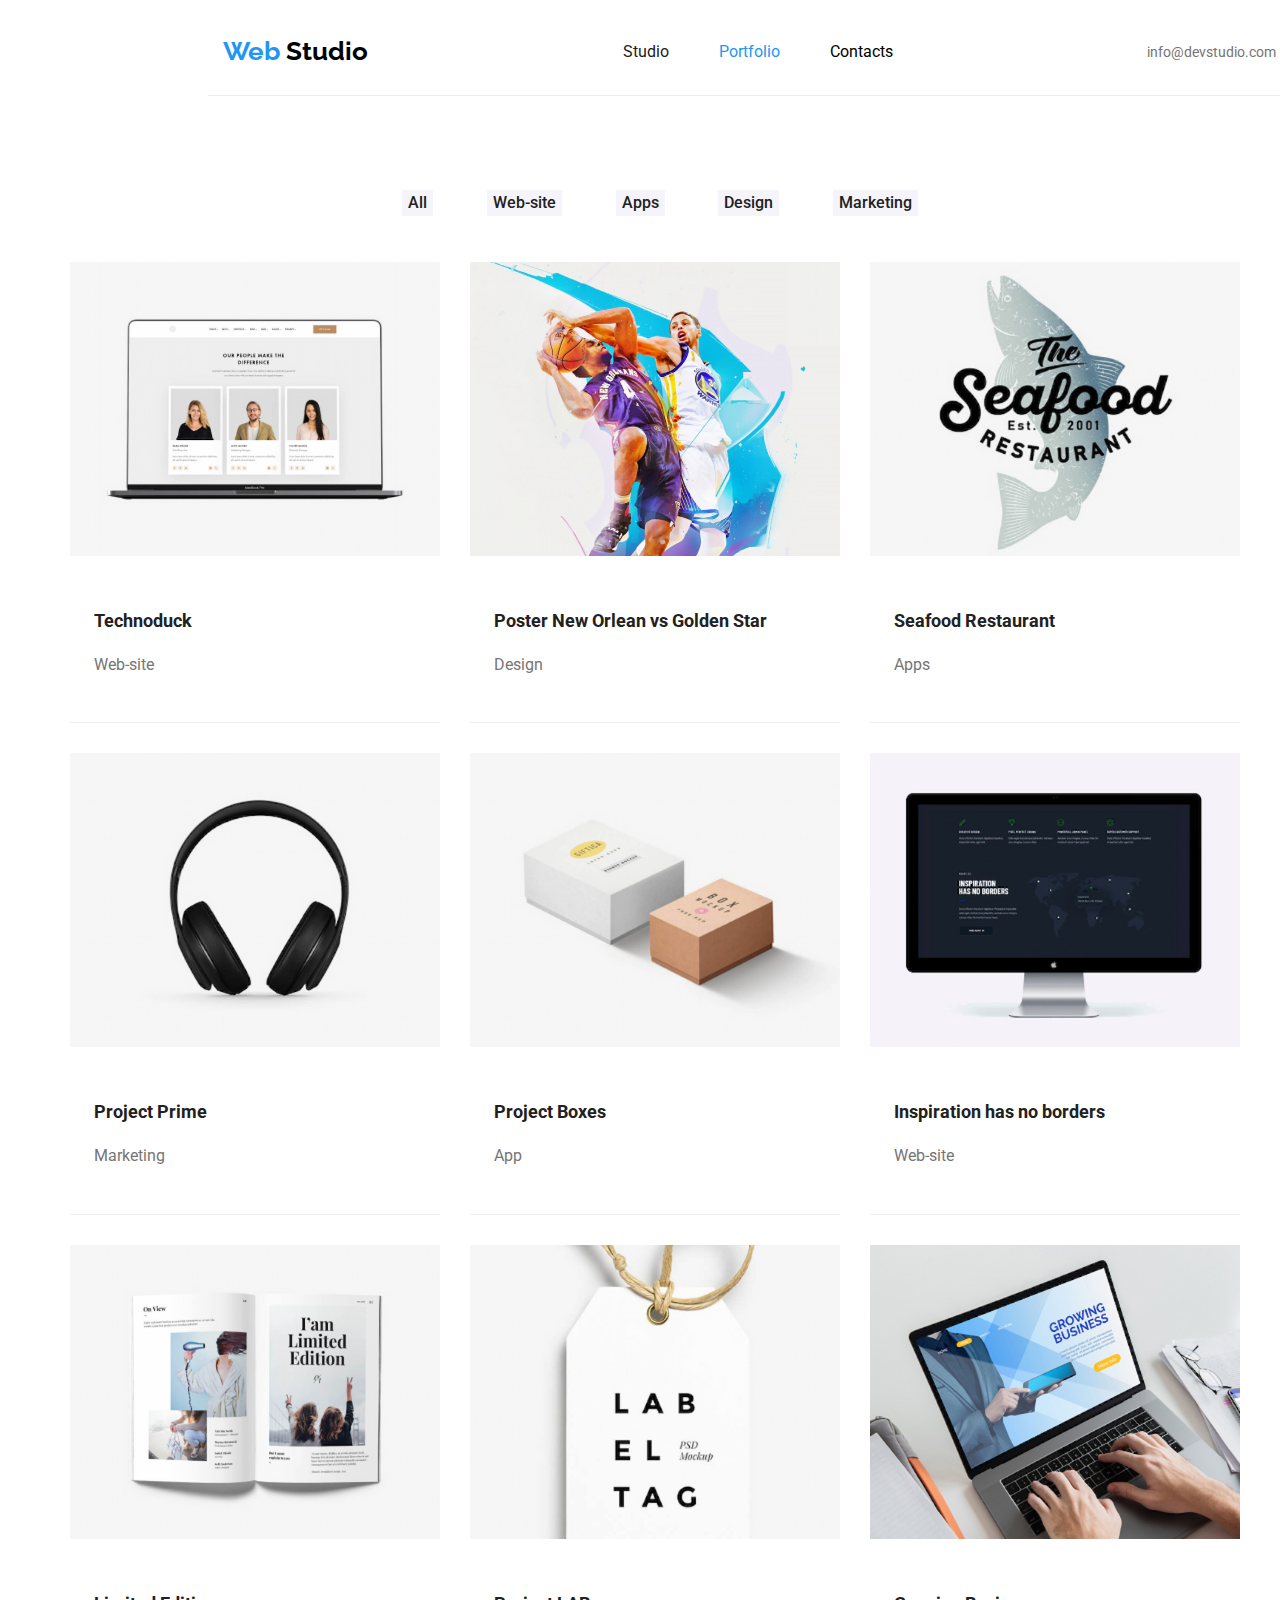
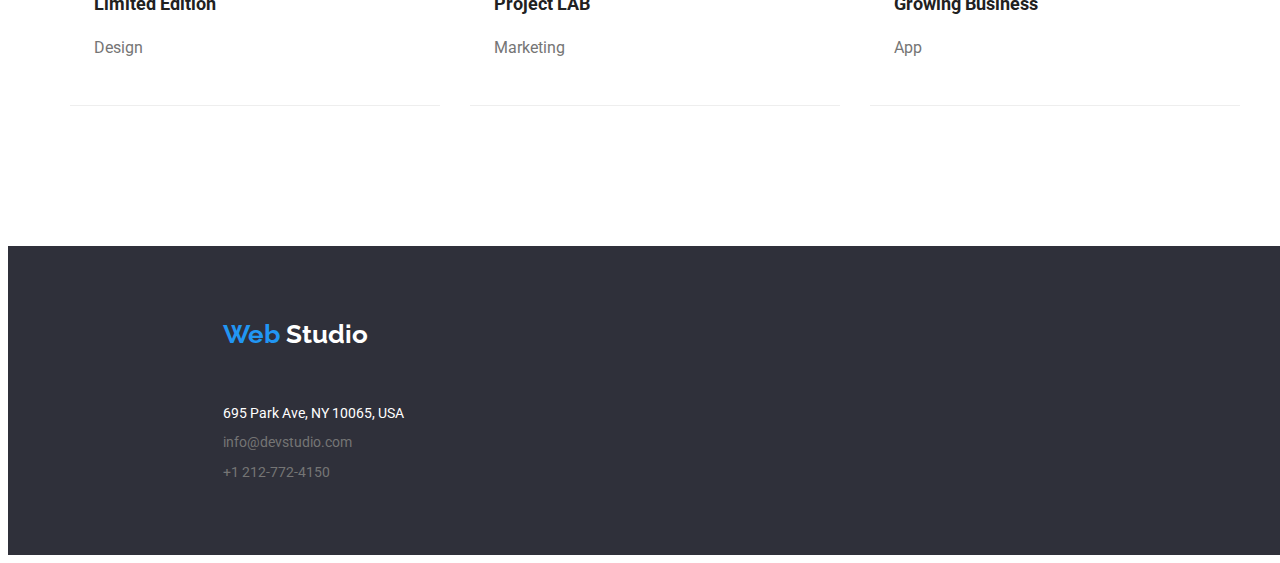
==== commit b833d52e: "Final details added" ====
--- a/portfolio.html
+++ b/portfolio.html
@@ -13,12 +13,13 @@
 
 <body>
     <header class="header-section">
-        <div class="topline-container"><a class="logo" href="#">
+        <div class="topline-container">
+            <a class="logo" href="#">
                 <span class="first-logo">Web</span>
                 <span class="second-logo">Studio</span></a>
 
             <nav class="nav-container">
-                <ul class=" navigation-section">
+                <ul class="navigation-section">
                     <li><a class="link" href="./index.html" target="_self">Studio</a></li>
                     <li><a class="link" href="portfolio.html" target="_self"><span class="current">Portfolio</span>
                         </a>
@@ -34,10 +35,9 @@
                 </ul>
             </div>
         </div>
-
     </header>
     <main>
-        <div class="portofolio">
+        <div class="portfolio">
             <div class="buttons-container">
                 <ul>
                     <li> <button class="btn-filter" type="button">All</button></li>
@@ -49,66 +49,111 @@
             </div>
             <section class="images-container grid-container">
                 <ul class="text-section">
-                    <li> <img src="./images/Technoduck.jpg" alt="Technoduck" width="370" height="294" />
-                        <h3>Technoduck</h3>
-                        <span>Web-site</span>
+                    <li>
+                        <div class="portfolio-card">
+                            <img src="./images/Technoduck.jpg" alt="Technoduck" width="370" height="294" />
+                            <div class="portfolio-text">
+                                <h3>Technoduck</h3>
+                                <span>Web-site</span>
+                            </div>
+                        </div>
+
                     </li>
                     <li>
-                        <img src=" ./images/Poster.jpg" alt="Poster" width="370" height="294" />
-                        <h3>Poster New Orlean vs Golden Star</h3>
-                        <span>Design</span>
-                    </li>
-                    <li> <img src="./images/SeafoodRestaurant.jpg" alt="Seafood Restaurant" width="370" height="294" />
-                        <h3>Seafood Restaurant</h3>
-                        <span>Apps</span>
-                    </li>
-                    <li> <img src="./images/ProjectPrime.jpg" alt="Project Prime" width="370" height="294" />
-                        <h3>Project Prime</h3>
-                        <span>Marketing</span>
-                    </li>
-                    <li> <img src="./images/ProjectBoxes.jpg" alt="Project Boxes" width="370" height="294" />
-                        <h3>Project Boxes</h3>
-                        <span>App</span>
-                    </li>
-                    <li> <img src="./images/InspirationhasnoBorders.jpg" alt="Inspiration has no Borders" width="370"
-                            height="294" />
-                        <h3>Inspiration has no borders</h3>
-                        <span>Web-site</span>
+                        <div class="portfolio-card">
+                            <img src=" ./images/Poster.jpg" alt="Poster" width="370" height="294" />
+                            <div class="portfolio-text">
+                                <h3>Poster New Orlean vs Golden Star</h3>
+                                <span>Design</span>
+                            </div>
+                        </div>
                     </li>
                     <li>
-                        <img src="./images/LimitedEdition.jpg" alt="Limited Edition" width="370" height="294" />
-                        <h3>Limited Edition</h3>
-                        <span>Design</span>
+                        <div class="portfolio-card"><img src="./images/SeafoodRestaurant.jpg" alt="Seafood Restaurant"
+                                width="370" height="294" />
+                            <div class="portfolio-text">
+                                <h3>Seafood Restaurant</h3>
+                                <span>Apps</span>
+                            </div>
+                        </div>
                     </li>
                     <li>
-                        <img src="./images/ProjectLAB.jpg" alt="Project LAB" width="370" height="294" />
-                        <h3>Project LAB</h3>
-                        <span>Marketing</span>
+                        <div class="portfolio-card"> <img src="./images/ProjectPrime.jpg" alt="Project Prime"
+                                width="370" height="294" />
+                            <div class="portfolio-text">
+                                <h3>Project Prime</h3>
+                                <span>Marketing</span>
+                            </div>
+                        </div>
                     </li>
                     <li>
-                        <img src="./images/GrowingBusiness.jpg" alt="Growing Business" width="370" height="294" />
-                        <h3>Growing Business</h3>
-                        <span>App</span>
+                        <div class="portfolio-card"><img src="./images/ProjectBoxes.jpg" alt="Project Boxes" width="370"
+                                height="294" />
+                            <div class="portfolio-text">
+                                <h3>Project Boxes</h3>
+                                <span>App</span>
+                            </div>
+                        </div>
                     </li>
-
+                    <li>
+                        <div class="portfolio-card"><img src="./images/InspirationhasnoBorders.jpg"
+                                alt="Inspiration has no Borders" width="370" height="294" />
+                            <div class="portfolio-text">
+                                <h3>Inspiration has no borders</h3>
+                                <span>Web-site</span>
+                            </div>
+                        </div>
+                    <li>
+                        <div class="portfolio-card">
+                            <img src="./images/LimitedEdition.jpg" alt="Limited Edition" width="370" height="294" />
+                            <div class="portfolio-text">
+                                <h3>Limited Edition</h3>
+                                <span>Design</span>
+                            </div>
+                        </div>
+                    </li>
+                    <li>
+                        <div class="portfolio-card">
+                            <img src="./images/ProjectLAB.jpg" alt="Project LAB" width="370" height="294" />
+                            <div class="portfolio-text">
+                                <h3>Project LAB</h3>
+                                <span>Marketing</span>
+                            </div>
+                        </div>
+                    <li>
+                        <div class="portfolio-card">
+                            <img src="./images/GrowingBusiness.jpg" alt="Growing Business" width="370" height="294" />
+                            <div class="portfolio-text">
+                                <h3>Growing Business</h3>
+                                <span>App</span>
+                            </div>
+                        </div>
+                    </li>
                 </ul>
             </section>
         </div>
 
+
+
+
+
     </main>
     <footer class="footer-section">
-        <a class="link logo" href="#">
-            <span class="first-logo">Web</span>
-            <span>Studio</span></a>
         <div class="footer-container">
-            <address>
-                <p>695 Park Ave, NY 10065, USA</p>
-                <div class="contacts-footer">
-                    <p class="link">info@devstudio.com</p>
-                    <p class="link">+1 212-772-4150</p>
-                </div>
-            </address>
+            <a class="link logo" href="#">
+                <span class="first-logo">Web</span>
+                <span>Studio</span></a>
+            <div class="footer-details">
+                <address>
+                    <p>695 Park Ave, NY 10065, USA</p>
+                    <div class="contacts-footer">
+                        <p class="link">info@devstudio.com</p>
+                        <p class="link">+1 212-772-4150</p>
+                    </div>
+                </address>
+            </div>
         </div>
+
 
     </footer>
 
--- a/css/styles.css
+++ b/css/styles.css
@@ -2,7 +2,7 @@
     font-family: 'Roboto', sans-serif;
     background-color: white;
     font-weight: 400;
-    width: 100%;
+   
 }
 
 :root {
@@ -23,20 +23,25 @@
     align-items: center;
     column-gap: 50px;
 }
+
 .contacts-header-container ul{
     display: flex;
     justify-content: space-between;
     align-items: center;
+    column-gap: 40px;
 }
 .topline-container{
     display: flex;
-    justify-content: space-between;
-    align-items: center;
-    width: 1200px;
-    padding-left: 15px;
-    padding-right: 15px;
-    margin-left: 200px;
-    margin-right: 200px;
+        justify-content: space-between;
+        align-items: center;
+        width: 1200px;
+        padding-top: 15px;
+        padding-bottom: 15px;
+        padding-left: 15px;
+        padding-right: 15px;
+        margin-left: 200px;
+        margin-right: 200px;
+    border-bottom: 1px solid #ECECEC;
 }
 
 .navigation-section .link{
@@ -137,11 +142,10 @@
 .first-section {
     display: flex;
     flex-direction: column;
-        align-items: center;
-        background-color: var(--section-background);
-        width: 1600px;
-        margin: auto;
-        row-gap: 30px;
+    align-items: center;
+    background-color: var(--section-background);
+    width: 1600px;
+    margin: auto;
 }
 
 .first-section h1 {
@@ -150,12 +154,11 @@
     font-weight: 900;
     font-size: 44px;
     line-height:60px;
-    padding-top: 200px;
-}
+    margin-top: 200px;
+    }
 .first-section button{
     margin-bottom: 200px;
 }
-
 .second-section p{
 font-weight: 400;
 font-size: 14px;
@@ -174,13 +177,13 @@
 justify-content: space-between;
 padding-left: 15px;
 padding-right: 15px;
+padding-top: 94px;
+padding-bottom: 47px;
 column-gap: 30px;}
 
 .second-section{
 width: 1200px;
 margin: auto;
-padding-top: 94px;
-padding-bottom: 47px;
 }
 
 .third-section {
@@ -188,7 +191,7 @@
 width: 1200px;
 padding-left: 15px;
 padding-right: 15px;
-padding-bottom: 94px;
+row-gap: 50px;
 }
 
 .third-section h2{
@@ -197,14 +200,15 @@
 line-height: 3.01;
 text-align: center;
 color: var(--header-color);
-}
-
+
+}
 .third-section ul{
 display: flex;
 justify-content: space-between;
 padding-left: 0px;
 padding-right: 0px;
 column-gap: 30px;
+padding-bottom: 94px;
     }
 
 .fourth-section {
@@ -223,6 +227,7 @@
     margin-right: 200px;
     margin-left: 200px;
     padding-bottom: 94px;
+    margin: auto;
 }
    
 .fourth-section h2{
@@ -232,7 +237,6 @@
     text-align: center;
     color: var(--header-color);
     padding-top: 94px;
-    padding-bottom: 50px;
 }
 .fourth-section p {
     font-weight: 400;
@@ -256,6 +260,7 @@
     font-size: 18px;
     line-height: 2.57;
     color: var(--header-color);
+    padding-top: 20px;
 }
 
 .text-section span{
@@ -263,7 +268,7 @@
     font-size: 16px;
     line-height: 2.14;
     color: var(--text-color);
-
+    padding-bottom: 20px;
 }
 .footer-section {
     font-weight: 400;
@@ -281,13 +286,12 @@
 }
 
 .card li {
-    Width: 270px;
-    background-color: #fff;
+  background-color: #fff;
 
 }
 .card-text{
     padding-top: 30px;
-    row-gap: 10px;
+    row-gap: 2px;
     padding-bottom: 30px;
 }
 
@@ -307,4 +311,57 @@
     row-gap: 12px;
     padding-bottom: 60px;
     padding-top: 28px;
-}+}
+
+/* portfolio page */
+ 
+.buttons-container ul {
+    display: flex;
+   justify-content: space-between;
+    align-items: center;
+   width:516px;
+    margin: auto;
+    column-gap: 8px;
+}
+.images-container ul {
+    display: flex;
+    justify-content: space-between;
+    column-gap: 30px;
+    row-gap: 30px;
+    padding-top: 50px;
+}
+
+.grid-container ul {
+    display: grid;
+    grid-template-columns: auto auto auto;
+    padding: 30px;   
+}
+.img {
+    display: block;
+    max-width: 100%;
+    height: auto;
+}
+.portfolio {
+    margin: auto;
+    width: 1200px;
+    padding-left: 15px;
+    padding-right: 15px;
+    padding-bottom: 94px;
+    padding-top: 94px;
+}
+.portfolio-card {
+    width:370px;
+    background-color: #fff; 
+}
+.portfolio-text{
+    display: flex;
+    flex-direction: column;
+    padding-left: 24px;
+    border-bottom: 1px solid #eee;
+}
+.portfolio-text h3{
+    margin-bottom: 4px;
+}
+.portfolio-text span{
+    margin-bottom: 20px;
+}
